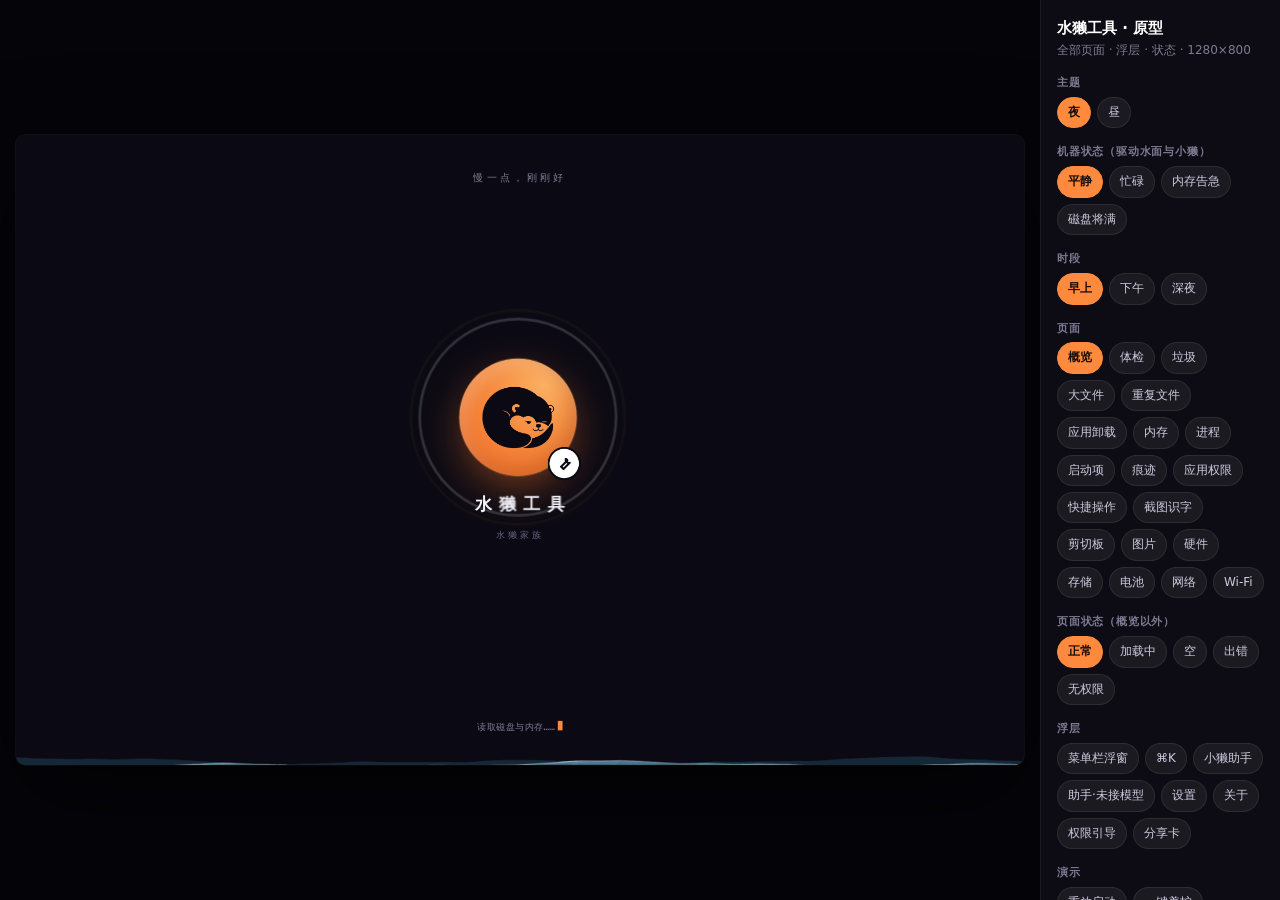
==== demo/index.html @ 088e046d "release: 2.0.0 官网重做（水面叙事、在线试用、Windows 预览版下载） Co-authored-by: Cursor <cursoragent@cursor.com>" ====
<!doctype html>
<html lang="zh-CN">
<head>
<meta charset="utf-8">
<meta name="viewport" content="width=device-width, initial-scale=1">
<title>水獭工具 · 交互原型 · 2.0</title>
<style>
/* ═══════════════════════════════════════════════════════════════
   水獭工具 · 原型令牌（与水獭 Git / 游时记同源，见 方案.md §1）
   品牌 獭橙；状态四色只给水、徽标、台词（方案.md §2）
   ═══════════════════════════════════════════════════════════════ */
:root{
  --canvas:#0B0A14; --surface:#13111E; --raised:#1B1829; --line:rgba(255,255,255,.07);
  --hi:#F4F2FA; --mid:#A09BB4; --lo:#7F7A93;
  --accent:#FF8A3D; --accent2:#FFB04A; --onAccent:#1A0E06;
  --calm:#5FC9E8; --busy:#FFAA5A; --alarm:#FF6B6B; --ok:#6EE7A8; --stone:#E0C27A;
  --card:linear-gradient(180deg,rgba(255,255,255,.055),rgba(255,255,255,.025));
  --pane:rgba(19,17,30,.9); --glass:rgba(13,12,22,.62); --chrome:rgba(11,10,20,.5); --field:#0F0D18; --ink:255,255,255;
  --scrim:rgba(4,3,10,.6);
  --ease:cubic-bezier(.22,1,.36,1); --draw:cubic-bezier(.2,0,0,1); --rise:cubic-bezier(.34,1.45,.64,1);
  --pop:cubic-bezier(.3,1.5,.5,1); --exit:cubic-bezier(.55,0,1,.45);
  --r-lg:22px; --r-md:16px; --r-sm:12px; --r-xs:10px;
  --mono:"SF Mono",Menlo,monospace;
}
[data-theme=day]{
  --canvas:#F5F4F8; --surface:#FFFFFF; --raised:#FFFFFF; --line:rgba(23,21,31,.08);
  --hi:#1A1726; --mid:#55506A; --lo:#77728B;
  --accent:#C8501A; --accent2:#F08A3E; --onAccent:#FFFFFF;
  --calm:#1F7DB8; --busy:#B45F06; --alarm:#D0343A; --ok:#1E8A55; --stone:#9A6A00;
  --card:linear-gradient(180deg,rgba(255,255,255,.7),rgba(255,255,255,0) 60%);
  --pane:rgba(255,255,255,.9); --glass:rgba(255,255,255,.72); --chrome:rgba(245,244,248,.6); --field:#F1F0F5; --ink:23,21,31;
  --scrim:rgba(26,23,38,.32);
}
*{box-sizing:border-box;margin:0;padding:0}
html,body{height:100%;background:#050409;color:var(--hi);font:14px/1.45 -apple-system,"PingFang SC","SF Pro Text",system-ui,sans-serif;-webkit-font-smoothing:antialiased;overflow:hidden}
button{font:inherit;color:inherit;background:none;border:0;cursor:pointer}
.num{font-variant-numeric:tabular-nums}
svg.i{width:18px;height:18px;stroke:currentColor;fill:none;stroke-width:1.8;stroke-linecap:round;stroke-linejoin:round;flex:none}

/* ── 舞台 ─────────────────────────────────────────────── */
#stage{position:fixed;inset:0;display:flex;align-items:center;justify-content:center;padding-right:240px}
#console{position:fixed;right:0;top:0;bottom:0;width:240px;padding:18px 16px;background:#0d0c14;border-left:1px solid rgba(255,255,255,.06);overflow:auto;color:#cfcbe0;font-size:13px}
#console h1{font-size:15px;font-weight:800;color:#fff;margin-bottom:2px}
#console .sub{color:#7f7a93;font-size:12px;margin-bottom:14px}
#console h2{font-size:11px;letter-spacing:.8px;color:#7f7a93;margin:16px 0 6px;font-weight:700}
#console .opt{display:flex;flex-wrap:wrap;gap:6px}
#console .opt button{padding:6px 10px;border-radius:999px;background:rgba(255,255,255,.06);border:1px solid rgba(255,255,255,.08);font-size:12px;color:#cfcbe0;transition:.2s}
#console .opt button.on{background:#FF8A3D;color:#1a0e06;border-color:#FF8A3D;font-weight:700}
#console p{color:#8a85a0;font-size:12px;line-height:1.6;margin-top:8px}
#win{width:1280px;height:800px;flex:none;border-radius:12px;overflow:hidden;position:relative;transform-origin:center;box-shadow:0 40px 120px rgba(0,0,0,.6),0 0 0 1px rgba(255,255,255,.08);background:var(--canvas);transition:background .6s var(--ease)}
#ambient{position:absolute;inset:0;width:100%;height:100%;z-index:0;pointer-events:none}
#app{position:absolute;inset:0;z-index:1;display:flex;flex-direction:column;color:var(--hi)}

/* ── 外壳 ─────────────────────────────────────────────── */
.titlebar{height:28px;flex:none;display:flex;align-items:center;gap:8px;padding:0 12px;font-size:12px;color:var(--lo)}
.titlebar i{width:12px;height:12px;border-radius:50%;display:inline-block}
.titlebar span{margin:0 auto;transform:translateX(-30px)}
.body{flex:1;display:flex;min-height:0;gap:10px;padding:0 10px 10px}
.cardp{background:var(--pane);border:.5px solid var(--line);border-radius:var(--r-md);box-shadow:0 8px 24px rgba(0,0,0,.18);position:relative;isolation:isolate}
.cardp::before{content:"";position:absolute;inset:0;z-index:-1;background:var(--card);pointer-events:none;border-radius:inherit}
.statusbar{height:28px;flex:none;display:flex;align-items:center;gap:16px;padding:0 16px;font-size:12px;color:var(--lo);background:var(--chrome);backdrop-filter:blur(12px);border-top:.5px solid var(--line)}
.statusbar b{color:var(--mid);font-weight:600}
.statusbar .dot{width:6px;height:6px;border-radius:50%;display:inline-block;margin-right:6px;vertical-align:1px}
.statusbar .sp{flex:1}

/* 侧栏 */
.side{width:236px;flex:none;display:flex;flex-direction:column;padding:12px 10px 10px;overflow:hidden}
.brand{display:flex;align-items:center;gap:9px;padding:2px 6px 12px}
.brand img{width:30px;height:30px;border-radius:8px}
.brand b{font-size:14.5px;font-weight:800;letter-spacing:-.2px}
.fam{font-size:10px;font-weight:800;padding:1px 6px;border-radius:999px;background:color-mix(in srgb,var(--accent) 16%,transparent);color:var(--accent);margin-left:auto}
.me{display:flex;gap:10px;align-items:center;padding:10px;border-radius:14px;background:rgba(var(--ink),.035);border:.5px solid var(--line);cursor:pointer;transition:background .2s}
.me:hover{background:rgba(var(--ink),.06)}
.me img{width:50px;height:50px;object-fit:contain;flex:none;animation:float 2.4s ease-in-out infinite}
.me .n{font-weight:800;font-size:14px}
.me .tone{font-size:12px;font-weight:700;color:var(--tone);display:flex;align-items:center;gap:5px}
.me .tone i{width:7px;height:7px;border-radius:50%;background:currentColor;box-shadow:0 0 6px currentColor}
.me .say{font-size:12px;color:var(--mid);margin-top:2px;line-height:1.4}
.cmdk{margin:10px 0 6px;height:34px;border-radius:11px;background:var(--field);border:.5px solid var(--line);display:flex;align-items:center;gap:8px;padding:0 8px 0 10px;color:var(--lo);font-size:12.5px;transition:border .2s}
.cmdk:hover{border-color:color-mix(in srgb,var(--accent) 40%,transparent)}
.cmdk .sp{flex:1;text-align:left}
kbd{font:600 10.5px var(--mono);min-width:18px;height:18px;padding:0 4px;border-radius:5px;display:inline-grid;place-items:center;color:var(--mid);background:rgba(var(--ink),.06);border:.5px solid rgba(var(--ink),.12);box-shadow:0 1px 0 rgba(var(--ink),.12)}
.nav{display:flex;flex-direction:column;gap:2px;margin-top:4px}
.nv{height:40px;display:flex;align-items:center;gap:10px;padding:0 8px;border-radius:11px;color:var(--mid);cursor:pointer;position:relative;transition:background .2s,color .2s}
.nv:hover{background:rgba(var(--ink),.05);color:var(--hi)}
.nv .b{width:28px;height:28px;border-radius:9px;display:grid;place-items:center;background:color-mix(in srgb,var(--c) 14%,transparent);color:var(--c);transition:transform .42s var(--pop)}
.nv .b svg{width:16px;height:16px}
.nv .t{font-size:13.5px;font-weight:600}
.nv .m{margin-left:auto;font-size:11.5px;color:var(--lo)}
.nv.on{color:var(--hi);background:color-mix(in srgb,var(--accent) 12%,transparent)}
.nv.on .t{font-weight:800}
.nv.on::before{content:"";position:absolute;left:-6px;width:7px;height:7px;border-radius:50%;background:var(--accent);box-shadow:0 0 8px var(--accent)}
.nv.on .b{transform:scale(1.06)}
.side .sp{flex:1}
.dev{display:flex;align-items:center;gap:10px;padding:10px;border-radius:14px;border:.5px solid var(--line);margin-top:6px;cursor:pointer}
.dev:hover{background:rgba(var(--ink),.04)}
.dev .ic{width:30px;height:30px;border-radius:9px;display:grid;place-items:center;background:rgba(var(--ink),.06);color:var(--mid)}
.dev b{font-size:12.5px;display:block}
.dev span{font-size:11px;color:var(--lo)}
.dev .bar{height:3px;border-radius:2px;background:rgba(var(--ink),.08);margin-top:5px;overflow:hidden}
.dev .bar i{display:block;height:100%;background:var(--tone);border-radius:2px;transition:width .9s var(--ease)}

/* 主区 */
.main{flex:1;min-width:0;display:flex;flex-direction:column}
.phead{display:flex;align-items:center;gap:10px;padding:6px 4px 12px 6px}
.phead h1{font-size:24px;font-weight:800;letter-spacing:-.8px;line-height:1.15}
.phead h1 em{font-style:normal;color:var(--accent)}
.phead p{font-size:12.5px;color:var(--mid);margin-top:2px}
.phead .sp{flex:1}
.ib{width:34px;height:34px;border-radius:50%;background:rgba(var(--ink),.06);border:.5px solid rgba(var(--ink),.08);display:grid;place-items:center;color:var(--mid);transition:background .12s,transform .12s,color .12s}
.ib:hover{background:rgba(var(--ink),.11);color:var(--hi)}
.ib:active{transform:scale(.94)}
.ib svg{width:16px;height:16px}
.otbtn{display:flex;align-items:center;gap:6px;height:34px;padding:0 12px 0 4px;border-radius:999px;background:rgba(var(--ink),.06);border:.5px solid rgba(var(--ink),.08);font-size:12.5px;font-weight:700;color:var(--hi)}
.otbtn img{width:28px;height:28px;object-fit:contain}
.otbtn:hover{background:rgba(var(--ink),.1)}
.grid{flex:1;min-height:0;overflow:auto;display:grid;grid-template-columns:1fr 1fr 1fr;grid-auto-rows:min-content;gap:10px;padding:0 2px 2px}

/* 首页 · 水面主卡 */
.hero{grid-column:1/-1;height:232px;overflow:hidden;border-radius:var(--r-lg)}
.hero canvas{position:absolute;inset:0;width:100%;height:100%;border-radius:inherit}
.hero .sky{position:absolute;inset:0;border-radius:inherit;background:radial-gradient(120% 90% at 80% 0%,color-mix(in srgb,var(--tone) 16%,transparent),transparent 60%);transition:background .9s var(--ease);pointer-events:none}
.glass{position:absolute;left:14px;top:14px;bottom:14px;width:452px;border-radius:18px;background:var(--glass);backdrop-filter:blur(18px) saturate(1.3);border:.5px solid var(--line);padding:14px 16px;display:flex;flex-direction:column;z-index:2}
.score{display:flex;gap:16px;align-items:center}
.ring{width:96px;height:96px;position:relative;flex:none}
.ring svg{width:100%;height:100%;transform:rotate(-90deg)}
.ring .tr{stroke:rgba(var(--ink),.09)}
.ring .ar{stroke:var(--sc);transition:stroke .6s}
.ring .v{position:absolute;inset:0;display:grid;place-items:center;text-align:center}
.ring .v b{font-size:31px;font-weight:800;letter-spacing:-1.4px;line-height:1}
.ring .v small{display:block;font-size:10.5px;color:var(--lo);font-weight:600;margin-top:2px}
.score .k{font-size:11.5px;font-weight:700;color:var(--lo);letter-spacing:.4px}
.score h2{font-size:22px;font-weight:800;letter-spacing:-.6px;margin-top:2px;display:flex;align-items:center;gap:8px}
.score h2 .st{font-size:11px;font-weight:800;padding:2px 8px;border-radius:999px;color:var(--sc);background:color-mix(in srgb,var(--sc) 15%,transparent);display:flex;align-items:center;gap:4px}
.score h2 .st svg{width:12px;height:12px;stroke-width:2.4}
.score p{font-size:12.5px;color:var(--mid);margin-top:4px;line-height:1.5}
.contrib{display:grid;grid-template-columns:repeat(4,1fr);gap:12px;margin:10px 0 auto}
.contrib div{font-size:11.5px;color:var(--mid)}
.contrib div b{float:right;color:var(--hi);font-weight:700}
.contrib .bar{height:4px;border-radius:2px;background:rgba(var(--ink),.09);margin-top:6px;overflow:hidden}
.contrib .bar i{display:block;height:100%;border-radius:2px;background:var(--c);width:0}
.acts{display:flex;gap:8px;align-items:center}
.acts .hint{margin-left:auto;font-size:11.5px;color:var(--lo);display:flex;gap:4px;align-items:center}
.otter-float{position:absolute;width:104px;height:104px;z-index:1;pointer-events:auto;cursor:pointer;left:0;top:0;will-change:transform}
.otter-float img{width:100%;height:100%;object-fit:contain;filter:drop-shadow(0 6px 10px rgba(0,0,0,.25))}
.bubble{position:absolute;left:0;top:0;z-index:3;max-width:230px;padding:9px 12px;border-radius:14px 14px 4px 14px;background:var(--glass);backdrop-filter:blur(14px);border:.5px solid var(--line);font-size:12.5px;line-height:1.45;color:var(--hi);pointer-events:none;will-change:transform}
.legend{position:absolute;right:14px;bottom:12px;z-index:2;display:flex;gap:6px}
.legend span{font-size:11px;padding:4px 9px;border-radius:999px;background:var(--glass);backdrop-filter:blur(10px);border:.5px solid var(--line);color:var(--mid);white-space:nowrap}
.legend span b{color:var(--hi);font-weight:700;margin-left:3px}
/* 养护进度（替换玻璃板内容） */
.steps{display:flex;flex-direction:column;gap:7px;margin-top:12px}
.stp{display:flex;align-items:center;gap:10px;font-size:13px;color:var(--lo);transition:color .26s}
.stp .s{width:20px;height:20px;border-radius:50%;display:grid;place-items:center;border:1.5px solid rgba(var(--ink),.18);flex:none;transition:.26s}
.stp .s svg{width:12px;height:12px;stroke-width:2.6;opacity:0}
.stp .r{margin-left:auto;font-size:12px;color:var(--lo)}
.stp.run{color:var(--hi);font-weight:700}
.stp.run .s{border-color:var(--accent);border-top-color:transparent;animation:spin .8s linear infinite}
.stp.done{color:var(--mid)}
.stp.done .s{background:var(--ok);border-color:var(--ok);color:var(--canvas)}
.stp.done .s svg{opacity:1}
.stp.done .r{color:var(--hi)}
@keyframes spin{to{transform:rotate(360deg)}}

/* 通用卡头 */
.ch{display:flex;align-items:baseline;gap:8px;padding:14px 16px 8px}
.ch h3{font-size:14.5px;font-weight:800}
.ch span{font-size:11.5px;color:var(--lo)}
.ch .sp{flex:1}
.ch a{font-size:12px;color:var(--mid);cursor:pointer}
.ch a:hover{color:var(--accent)}

/* 建议 */
.sugg{grid-column:span 2}
.sg{display:flex;align-items:center;gap:12px;padding:7px 16px;cursor:pointer;transition:background .12s}
.sg+.sg{border-top:.5px solid rgba(var(--ink),.05)}
.sg:hover{background:rgba(var(--ink),.03)}
.sg .b{width:36px;height:36px;border-radius:11px;display:grid;place-items:center;flex:none;background:color-mix(in srgb,var(--c) 14%,transparent);color:var(--c)}
.sg .tx{flex:1;min-width:0}
.sg .tx b{font-size:13.5px;font-weight:700;display:block}
.sg .tx span{font-size:12px;color:var(--mid)}
.imp{font-size:10.5px;font-weight:800;padding:2px 7px;border-radius:999px;white-space:nowrap}
.imp.h{color:var(--accent);background:color-mix(in srgb,var(--accent) 13%,transparent)}
.imp.m{color:var(--mid);background:rgba(var(--ink),.07)}
.ghost{height:30px;padding:0 12px;border-radius:10px;background:rgba(var(--ink),.07);border:.5px solid rgba(var(--ink),.1);color:var(--hi);font-weight:600;font-size:12.5px;white-space:nowrap;transition:background .12s,transform .12s}
.ghost:hover{background:rgba(var(--ink),.12)}
.ghost:active{transform:scale(.96)}
.ghost.lg{height:38px;padding:0 16px;border-radius:12px;font-size:13.5px}

/* 石头罐 */
.jar{display:flex;flex-direction:column;overflow:hidden}
.jar .in{display:flex;gap:12px;align-items:flex-end;padding:0 16px 14px;flex:1}
.jar svg.pot{width:104px;height:124px;flex:none;cursor:pointer;overflow:visible}
.jar .k{font-size:11.5px;color:var(--lo);font-weight:600}
.jar .big{font-size:30px;font-weight:800;letter-spacing:-1.2px;line-height:1.1}
.jar .big small{font-size:15px;font-weight:700;margin-left:2px;color:var(--mid)}
.jar .sub{font-size:12px;color:var(--mid);margin-top:4px;line-height:1.5}
.memo{margin-top:10px;padding:8px 10px;border-radius:12px;background:color-mix(in srgb,var(--stone) 10%,transparent);border:.5px solid color-mix(in srgb,var(--stone) 25%,transparent);font-size:11.5px;color:var(--mid);line-height:1.5}
.memo b{color:var(--stone)}

/* 指标 + 直接去做 */
.mets{grid-column:span 2;display:grid;grid-template-columns:repeat(4,1fr);gap:10px}
.met{padding:12px 14px 10px;cursor:pointer;transition:transform .26s var(--ease)}
.met:hover{transform:translateY(-2px)}
.met .k{font-size:11.5px;color:var(--lo);font-weight:600;display:flex;align-items:center;gap:6px}
.met .k i{width:6px;height:6px;border-radius:50%;background:var(--c)}
.met .v{font-size:22px;font-weight:800;letter-spacing:-.6px;margin-top:4px}
.met .v small{font-size:12px;color:var(--mid);font-weight:600;margin-left:2px}
.met .s{font-size:11.5px;color:var(--mid)}
.met svg.sp{width:100%;height:30px;margin-top:6px;display:block}
.met [data-p]{stroke:var(--c);transition:stroke .6s} .met [data-f]{fill:var(--c);opacity:.12}
.tools{padding-bottom:8px}
.tools .ch{padding:12px 16px 4px}
.tg{display:grid;grid-template-columns:repeat(4,1fr);gap:4px;padding:0 10px}
.tl{display:flex;flex-direction:column;align-items:center;gap:4px;padding:5px 2px;border-radius:12px;font-size:11.5px;color:var(--mid);cursor:pointer;position:relative;transition:background .12s,color .12s}
.tl:hover{background:rgba(var(--ink),.05);color:var(--hi)}
.tl .b{width:30px;height:30px;border-radius:11px;display:grid;place-items:center;background:color-mix(in srgb,var(--c) 14%,transparent);color:var(--c);transition:transform .42s var(--pop)}
.tl:hover .b{transform:translateY(-2px) scale(1.05)}
.tl kbd{position:absolute;top:4px;right:6px;opacity:0;transition:opacity .12s}
.tl:hover kbd{opacity:1}

/* ── slab ─────────────────────────────────────────────── */
.slab{position:relative;height:38px;padding:0 18px;border-radius:12px;font-weight:800;font-size:13.5px;letter-spacing:.3px;color:var(--onAccent);
  background:linear-gradient(180deg,color-mix(in srgb,var(--accent) 90%,#fff),var(--accent));
  box-shadow:0 3px 0 color-mix(in srgb,var(--accent) 58%,#000),0 8px 18px -4px color-mix(in srgb,var(--accent) 40%,transparent);
  transition:transform .12s var(--ease),box-shadow .12s var(--ease),filter .2s;overflow:hidden;white-space:nowrap;display:inline-flex;align-items:center;gap:7px}
.slab:hover{filter:brightness(1.06)}
.slab:active{transform:translateY(2px);box-shadow:0 1px 0 color-mix(in srgb,var(--accent) 58%,#000),0 4px 10px -4px color-mix(in srgb,var(--accent) 30%,transparent)}
.slab.danger{--accent:#FF5A6E;color:#fff}
.slab.block{width:100%;justify-content:center;height:42px}
.slab svg{width:16px;height:16px;stroke-width:2.2}
.wave{position:absolute;border-radius:50%;pointer-events:none;transform:translate(-50%,-50%) scale(0);background:rgba(255,255,255,.24);animation:wave .56s var(--ease) forwards}
@keyframes wave{to{transform:translate(-50%,-50%) scale(1);opacity:0}}
@keyframes float{50%{transform:translateY(-3px)}}

/* ── 弹窗：统一居中（与水獭 Git 最终原型同一套）───────────
   确认 ask → 原地变形成进度 busy → 原地变形成结果 oc；次要反馈只在状态栏闪一下 */
.scrim{position:absolute;inset:0;z-index:20;background:var(--scrim);display:none;align-items:center;justify-content:center;opacity:0;transition:opacity .26s}
.scrim.on{display:flex}
.scrim.show{opacity:1}
.dlg{background:var(--raised);border:.5px solid var(--line);border-radius:var(--r-lg);box-shadow:0 40px 80px -10px rgba(0,0,0,.55),0 4px 12px rgba(0,0,0,.3);position:relative;overflow:hidden;isolation:isolate;color:var(--hi);transform:translateY(18px) scale(.94);opacity:0;transition:transform .42s var(--rise),opacity .26s}
.dlg::before{content:"";position:absolute;inset:0;z-index:-1;background:var(--card);pointer-events:none}
.scrim.show .dlg{transform:none;opacity:1}
.scrim.out .dlg{transform:translateY(10px) scale(.97);opacity:0;transition:transform .26s var(--exit),opacity .2s}
.ask{width:400px;text-align:center;padding:24px 24px 20px}
.ask img{width:92px;height:92px;animation:float 2.4s ease-in-out infinite}
.ask h3{font-size:19px;font-weight:800;margin-top:8px;letter-spacing:-.4px}
.ask p{color:var(--mid);font-size:13.5px;line-height:1.55;margin:6px 0 14px}
.ask ul{list-style:none;text-align:left;border-radius:14px;border:.5px solid var(--line);background:rgba(var(--ink),.03);margin-bottom:14px}
.ask li{display:flex;align-items:center;gap:10px;padding:10px 12px;font-size:13px}
.ask li+li{border-top:.5px solid rgba(var(--ink),.06)}
.ask li .r{margin-left:auto;font-size:12px;color:var(--mid)}
.ask li .r.w{color:var(--alarm);font-weight:700}
.ask .btns,.oc .btns{display:flex;flex-direction:column;gap:8px}
.ghost.block{width:100%;height:42px;border-radius:12px;font-size:13.5px}
.slab[disabled]{filter:grayscale(1) brightness(.7);pointer-events:none}
.chk{width:16px;height:16px;border-radius:5px;border:1.4px solid var(--lo);flex:none;display:grid;place-items:center;transition:.2s;cursor:pointer}
.chk.on{background:var(--accent);border-color:var(--accent)}
.chk.on::after{content:"";width:8px;height:4px;border:2px solid var(--onAccent);border-top:0;border-right:0;transform:rotate(-45deg) translate(1px,-1px)}
.chk.mix::after{width:8px;height:0;border:0;border-top:2px solid var(--onAccent);border-radius:1px;transform:none}
/* 进度 / 结果 */
.oc{width:360px;text-align:center;padding:24px 22px 18px}
.oc .in{position:relative;animation:rise .42s var(--ease)}
.oc img{width:76px;height:76px;object-fit:contain;animation:float 2.4s ease-in-out infinite}
.oc h3{font-size:18px;font-weight:800;margin-top:10px;letter-spacing:-.3px;line-height:1.3}
.oc p{color:var(--mid);font-size:13px;line-height:1.5;margin:6px 0 16px;overflow-wrap:anywhere}
.oc.milestone{border-color:color-mix(in srgb,var(--accent) 45%,transparent)}
.oc.milestone img{filter:drop-shadow(0 0 16px var(--accent))}
.oc .steps{text-align:left;margin:14px 0 0;padding:10px 12px;border-radius:14px;border:.5px solid var(--line);background:rgba(var(--ink),.03)}
.oc .bar{height:6px;border-radius:3px;background:rgba(var(--ink),.08);overflow:hidden;margin:14px 0 8px;position:relative}
.oc .bar i{position:absolute;inset:0 auto 0 0;border-radius:3px;background:linear-gradient(90deg,var(--accent),var(--accent2));transition:width .62s var(--ease)}
.oc .el{font:12px var(--mono);color:var(--lo);margin-bottom:14px}
@keyframes rise{from{opacity:0;transform:translateY(12px);filter:blur(4px)}}
/* 主卡按钮：后台养护中 */
.slab.caring{filter:saturate(.75)}
.slab .spin{width:14px;height:14px;border-radius:50%;border:2px solid currentColor;border-top-color:transparent;animation:spin .8s linear infinite}
/* 次要反馈：状态栏闪一下，不打断 */
.statusbar .flash{color:var(--hi);font-weight:600;opacity:0;transform:translateY(4px);transition:opacity .26s,transform .26s var(--ease);white-space:nowrap;overflow:hidden;text-overflow:ellipsis;max-width:460px}
.statusbar .flash.on{opacity:1;transform:none}
.statusbar .flash .fa{color:var(--accent);margin-left:8px;cursor:pointer;text-decoration:underline;text-underline-offset:3px}
.statusbar .flash::before{content:"";display:inline-block;width:6px;height:6px;border-radius:50%;background:var(--ok);margin-right:6px;vertical-align:1px}
#tip{position:absolute;left:0;top:0;z-index:26;padding:6px 10px;border-radius:9px;background:var(--hi);color:var(--canvas);font-size:12px;font-weight:600;pointer-events:none;visibility:hidden;white-space:nowrap}
.pebble-fly{position:absolute;z-index:30;width:16px;height:13px;border-radius:50%;pointer-events:none;background:radial-gradient(circle at 35% 30%,#fff8e6,#E0C27A 55%,#a8823e);box-shadow:0 0 14px rgba(224,194,122,.7)}

/* ── 启动 ─────────────────────────────────────────────── */
#splash{position:absolute;inset:0;z-index:40;background:#0B0A14;display:flex;flex-direction:column;align-items:center;justify-content:center;gap:14px;overflow:hidden}
#splash canvas{position:absolute;inset:0;width:100%;height:100%}
#splash .sstack{position:relative;z-index:1;flex:none;display:flex;flex-direction:column;align-items:center;gap:14px}
.logo{width:156px;height:156px;flex:none;position:relative;cursor:pointer}
.logo .d{position:absolute;left:.4%;top:.4%;width:95.8%;height:95.8%;border-radius:50%;background:radial-gradient(circle at 72% 22%,#FBB062 0%,#F58A3E 45%,#EE6A26 100%);box-shadow:0 0 0 1px rgba(255,190,120,.25),0 18px 60px -10px rgba(255,120,40,.55),inset -8px -10px 22px rgba(120,30,0,.22),inset 8px 8px 18px rgba(255,255,255,.2)}
.logo .o{position:absolute;inset:0;background:url(brand/tools_otter.png) center/100% 100% no-repeat}
.logo .g{position:absolute;inset:0;background:url(brand/tools_badge.png) center/100% 100% no-repeat;transform-origin:86% 86%}
.logo .rg{position:absolute;left:.4%;top:.4%;width:95.8%;height:95.8%;border-radius:50%;border:2px solid #FFB04A;opacity:0}
.logo .rg.w{border-color:#fff}
#splash h1{font-size:22px;letter-spacing:9px;font-weight:800;color:#F4F2FA;margin-left:9px}
#splash h1 span{display:inline-block}
#splash .fm{color:#7F7A93;font-size:12px;letter-spacing:3px}
#splash .ty{position:absolute;bottom:40px;z-index:1;font:12px var(--mono);color:#7F7A93}
#splash .ty::after{content:"";display:inline-block;width:6px;height:12px;background:#FF8A3D;margin-left:4px;vertical-align:-1px;animation:blink 1s steps(1) infinite}
#splash .slogan{position:absolute;top:44px;z-index:1;color:#A09BB4;font-size:13px;letter-spacing:4px}
@keyframes blink{50%{opacity:0}}

/* ═══ 其余页面 · 通用件 ═══════════════════════════════════ */
.ghost,.slab{display:inline-flex;align-items:center;justify-content:center;gap:5px}
.ghost svg{width:15px;height:15px}
.spin{display:inline-block;width:14px;height:14px;border-radius:50%;border:2px solid currentColor;border-top-color:transparent;animation:spin .8s linear infinite;vertical-align:-2px;margin-right:6px}
.hide{display:none!important}
#ph{display:flex;align-items:center;min-width:0}
#pacts{display:flex;gap:6px;align-items:center}
.phead .ptl h1{font-size:22px;white-space:nowrap}
.phead .ptl p{white-space:nowrap}
.otbtn{white-space:nowrap;flex:none}
.segs{display:flex;gap:2px;padding:3px;height:38px;border-radius:999px;background:rgba(var(--ink),.05);border:.5px solid rgba(var(--ink),.08);margin-left:14px}
.sgm{display:flex;align-items:center;gap:6px;height:32px;padding:0 12px;border-radius:999px;color:var(--mid);font-size:12.5px;font-weight:700;white-space:nowrap;transition:background .42s var(--ease),color .26s,box-shadow .42s var(--ease)}
.sgm:hover{color:var(--hi);background:rgba(var(--ink),.06)}
.sgm svg{width:15px;height:15px}
.sgm .node{width:0;height:6px;border-radius:50%;background:currentColor;transform:scale(0);transition:transform .42s var(--pop),width .42s var(--ease)}
.sgm.on{color:var(--onAccent);background:linear-gradient(180deg,color-mix(in srgb,var(--accent) 88%,#fff),var(--accent));box-shadow:0 3px 12px color-mix(in srgb,var(--accent) 35%,transparent)}
.sgm.on .node{width:6px;transform:scale(1)}
.sgm .ct{font-size:10.5px;padding:0 6px;border-radius:999px;background:rgba(var(--ink),.08)}
.sgm.on .ct{background:rgba(0,0,0,.14)}
.pg{flex:1;min-height:0;overflow:auto;display:grid;grid-template-columns:repeat(12,minmax(0,1fr));grid-auto-rows:min-content;gap:10px;padding:0 2px 2px;align-content:start}
.pg>.full{grid-column:1/-1}.c3{grid-column:span 3}.c4{grid-column:span 4}.c5{grid-column:span 5}.c6{grid-column:span 6}.c7{grid-column:span 7}.c8{grid-column:span 8}.c9{grid-column:span 9}
.pg .cardp{overflow:hidden}
.bd{padding:0 16px 14px}
.tag{font-size:10.5px;font-weight:800;padding:2px 7px;border-radius:999px;white-space:nowrap;color:var(--t,var(--mid));background:color-mix(in srgb,var(--t,var(--lo)) 14%,transparent);display:inline-flex;align-items:center;gap:3px}
.tag.ok{--t:var(--ok)}.tag.busy{--t:var(--busy)}.tag.alarm{--t:var(--alarm)}.tag.calm{--t:var(--calm)}.tag.acc{--t:var(--accent)}
.row .tx .tag{display:inline-flex;color:var(--t,var(--mid));font-size:10.5px;overflow:visible}
.row{display:flex;align-items:center;gap:12px;padding:9px 16px;transition:background .12s;position:relative;cursor:default}
.row+.row{border-top:.5px solid rgba(var(--ink),.05)}
.row:hover{background:rgba(var(--ink),.03)}
.row.sel{background:color-mix(in srgb,var(--accent) 10%,transparent)}
.row .b{width:34px;height:34px;border-radius:10px;display:grid;place-items:center;flex:none;background:color-mix(in srgb,var(--c,var(--lo)) 14%,transparent);color:var(--c,var(--mid))}
.row .b.ap{color:#fff;font-weight:800;font-size:14px;background:var(--c)}
.row .tx{flex:1;min-width:0}
.row .tx b{font-size:13.5px;font-weight:700;display:flex;align-items:center;gap:6px}
.row .tx span{font-size:12px;color:var(--mid);display:block;white-space:nowrap;overflow:hidden;text-overflow:ellipsis}
.row .v{font-size:13px;font-weight:700;white-space:nowrap}
.row .ha{display:flex;gap:4px;opacity:0;transition:opacity .12s}
.row:hover .ha,.row.sel .ha{opacity:1}
.row.sub{padding-left:46px}
.row.grp{cursor:pointer}
.row.grp .car{width:16px;color:var(--lo);transition:transform .26s var(--ease)}
.row.grp.open .car{transform:rotate(90deg)}
.ibs{width:28px;height:28px;border-radius:8px;display:grid;place-items:center;color:var(--mid);transition:background .12s}
.ibs:hover{background:rgba(var(--ink),.09);color:var(--hi)}
.ibs svg{width:15px;height:15px}
.sw{width:38px;height:22px;border-radius:999px;background:rgba(var(--ink),.16);position:relative;transition:background .26s;flex:none;cursor:pointer}
.sw::after{content:"";position:absolute;left:3px;top:3px;width:16px;height:16px;border-radius:50%;background:#fff;transition:transform .42s var(--pop);box-shadow:0 1px 3px rgba(0,0,0,.3)}
.sw.on{background:var(--accent)}.sw.on::after{transform:translateX(16px)}
.chips{display:flex;gap:6px;align-items:center;flex-wrap:wrap}
.chip{height:28px;padding:0 11px;border-radius:999px;display:inline-flex;align-items:center;gap:6px;font-size:12px;color:var(--mid);background:rgba(var(--ink),.05);border:.5px solid rgba(var(--ink),.08);cursor:pointer;white-space:nowrap;transition:.15s}
.chip:hover{color:var(--hi);background:rgba(var(--ink),.09)}
.chip.on{color:var(--accent);background:color-mix(in srgb,var(--accent) 12%,transparent);border-color:color-mix(in srgb,var(--accent) 30%,transparent);font-weight:700}
.srch{height:30px;border-radius:999px;background:var(--field);border:.5px solid var(--line);display:flex;align-items:center;gap:6px;padding:0 12px;color:var(--lo);font-size:12.5px;min-width:200px}
.srch input{flex:1;background:none;border:0;outline:none;color:var(--hi);font:inherit}
.srch svg{width:14px;height:14px}
.tb{display:flex;align-items:center;gap:8px;padding:0 16px 10px}
.tb .sp{flex:1}
.th{display:flex;gap:12px;padding:6px 16px;font-size:11px;font-weight:700;color:var(--lo);letter-spacing:.3px;border-bottom:.5px solid var(--line)}
.szb{height:4px;border-radius:2px;background:rgba(var(--ink),.08);overflow:hidden;width:90px}
.szb i{display:block;height:100%;border-radius:2px;background:var(--c,var(--calm))}
.batch{position:sticky;bottom:0;display:flex;align-items:center;gap:10px;padding:10px 16px;background:var(--pane);backdrop-filter:blur(14px);border-top:.5px solid var(--line);font-size:13px;z-index:2}
.batch b{font-weight:800}.batch .sp{flex:1}
.kv{display:grid;grid-template-columns:auto 1fr;gap:9px 18px;font-size:13px}
.kv span{color:var(--lo)}.kv b{font-weight:600}
.big{font-size:30px;font-weight:800;letter-spacing:-1px;line-height:1.1}
.big small{font-size:14px;color:var(--mid);font-weight:700;margin-left:3px}
.muted{color:var(--mid);font-size:12.5px;line-height:1.55}
.statrow{display:grid;grid-template-columns:repeat(4,1fr);gap:10px}
.stat{padding:12px 14px;border-radius:14px;background:rgba(var(--ink),.035);border:.5px solid var(--line)}
.stat .k{font-size:11.5px;color:var(--lo);font-weight:600}
.stat .v{font-size:20px;font-weight:800;letter-spacing:-.5px;margin-top:2px}
.stat .v small{font-size:12px;color:var(--mid);margin-left:2px}
.stat .s{font-size:11.5px;color:var(--mid)}
/* 状态块：空 / 加载 / 出错 / 无权限 */
.empty{display:flex;flex-direction:column;align-items:center;justify-content:center;text-align:center;padding:40px 24px;gap:6px}
.empty img{width:120px;height:120px;object-fit:contain;animation:float 2.4s ease-in-out infinite}
.empty h3{font-size:18px;font-weight:800;letter-spacing:-.3px;margin-top:4px}
.empty p{font-size:13px;color:var(--mid);max-width:460px;line-height:1.55;text-wrap:balance}
.empty .acts{margin-top:12px;justify-content:center}
.empty.err h3{color:var(--alarm)}
.empty .code{font:12px var(--mono);color:var(--lo);background:rgba(var(--ink),.05);padding:4px 10px;border-radius:8px;margin-top:4px}
.skel{border-radius:10px;background:linear-gradient(90deg,rgba(var(--ink),.05),rgba(var(--ink),.1),rgba(var(--ink),.05));background-size:200% 100%;animation:skel 1.4s linear infinite}
@keyframes skel{to{background-position:-200% 0}}
/* 扫描视觉 */
.scanv{display:flex;gap:28px;align-items:center;padding:26px 28px}
.scanv .pondbox{width:260px;height:180px;border-radius:20px;position:relative;overflow:hidden;flex:none;background:rgba(var(--ink),.03);border:.5px solid var(--line)}
.scanv .pondbox canvas{position:absolute;inset:0;width:100%;height:100%}
.scanv .pondbox img{position:absolute;left:50%;top:22px;width:96px;height:96px;transform:translateX(-50%);animation:float 2.4s ease-in-out infinite;z-index:1}
.scanv h2{font-size:22px;font-weight:800;letter-spacing:-.6px}
.cats{display:grid;grid-template-columns:repeat(2,minmax(0,1fr));gap:6px 18px;margin-top:14px}
.cat{display:flex;align-items:center;gap:8px;font-size:12.5px;color:var(--lo);transition:color .26s}
.cat i{width:8px;height:8px;border-radius:50%;background:rgba(var(--ink),.18);transition:.26s}
.cat.run{color:var(--hi);font-weight:700}.cat.run i{background:var(--accent);box-shadow:0 0 8px var(--accent);animation:breath 1s ease-in-out infinite}
.cat.done{color:var(--mid)}.cat.done i{background:var(--ok)}
.cat b{margin-left:auto;font-weight:700;color:var(--hi)}
@keyframes breath{50%{opacity:.4}}
.pbar{height:6px;border-radius:3px;background:rgba(var(--ink),.08);overflow:hidden;margin-top:14px}
.pbar i{display:block;height:100%;border-radius:3px;background:linear-gradient(90deg,var(--accent),var(--accent2));transition:width .4s var(--ease)}
.banner{display:flex;align-items:center;gap:12px;padding:10px 14px;border-radius:14px;background:color-mix(in srgb,var(--t,var(--busy)) 10%,transparent);border:.5px solid color-mix(in srgb,var(--t,var(--busy)) 30%,transparent);font-size:13px}
.banner img{width:44px;height:44px;object-fit:contain}
.banner b{display:block}.banner span{color:var(--mid);font-size:12px}
.banner .sp{flex:1}
.gauge{width:220px;height:130px;position:relative;margin:0 auto}
.gauge svg{width:100%;height:100%}
.gauge .v{position:absolute;left:0;right:0;bottom:4px;text-align:center}
.gauge .v b{font-size:30px;font-weight:800;letter-spacing:-1px}
.gauge .v small{display:block;font-size:11.5px;color:var(--lo)}
.chart{width:100%;height:120px;display:block}
.legend2{display:flex;gap:14px;font-size:11.5px;color:var(--mid)}
.legend2 i{display:inline-block;width:8px;height:8px;border-radius:2px;margin-right:5px;vertical-align:0}
.stack{display:flex;height:22px;border-radius:8px;overflow:hidden;gap:2px}
.stack i{display:block;height:100%}
.thumb{width:44px;height:44px;border-radius:10px;flex:none}
.drop{border:1.5px dashed color-mix(in srgb,var(--accent) 40%,transparent);border-radius:18px;background:color-mix(in srgb,var(--accent) 4%,transparent)}
.slider{display:flex;align-items:center;gap:10px;font-size:12.5px}
.slider .tr{flex:1;height:4px;border-radius:2px;background:rgba(var(--ink),.12);position:relative}
.slider .tr i{position:absolute;left:0;top:0;bottom:0;border-radius:2px;background:var(--accent)}
.slider .tr b{position:absolute;top:50%;width:16px;height:16px;border-radius:50%;background:#fff;box-shadow:0 1px 4px rgba(0,0,0,.35);transform:translate(-50%,-50%)}
.mini-seg{display:inline-flex;padding:2px;border-radius:999px;background:rgba(var(--ink),.06)}
.mini-seg button{padding:4px 11px;font-size:12px;font-weight:700;color:var(--mid);border-radius:999px}
.mini-seg button.on{background:var(--accent);color:var(--onAccent)}
.sig{display:inline-flex;gap:2px;align-items:flex-end;height:14px}
.sig i{width:3px;border-radius:1px;background:currentColor}
.sig i.off{opacity:.25}

/* ═══ 浮层：⌘K · 菜单栏浮窗 · 小獭助手 · 设置 · 关于 ═══ */
#pal{position:absolute;inset:0;z-index:22;display:none;background:var(--scrim);justify-content:center;align-items:flex-start;padding-top:110px}
#pal.on{display:flex}
.palb{width:620px;border-radius:18px;background:var(--raised);border:.5px solid var(--line);box-shadow:0 40px 80px -10px rgba(0,0,0,.55);overflow:hidden;color:var(--hi)}
.palb .in{display:flex;align-items:center;gap:10px;padding:14px 16px;border-bottom:.5px solid var(--line)}
.palb .in input{flex:1;background:none;border:0;outline:none;font:16px inherit;color:var(--hi)}
.palb .in svg{width:18px;height:18px;color:var(--lo)}
.palb .ls{max-height:380px;overflow:auto;padding:6px}
.palb h5{font-size:11px;color:var(--lo);font-weight:700;padding:8px 10px 4px;letter-spacing:.4px}
.pi{display:flex;align-items:center;gap:10px;height:40px;padding:0 10px;border-radius:10px;font-size:13.5px;cursor:pointer}
.pi .b{width:26px;height:26px;border-radius:8px;display:grid;place-items:center;background:color-mix(in srgb,var(--c,var(--lo)) 14%,transparent);color:var(--c,var(--mid))}
.pi .b svg{width:14px;height:14px}
.pi small{color:var(--lo);font-size:12px;margin-left:4px}
.pi .k{margin-left:auto;display:flex;gap:3px}
.pi.on{background:color-mix(in srgb,var(--accent) 13%,transparent)}
.palb .ft{display:flex;gap:14px;padding:8px 14px;border-top:.5px solid var(--line);font-size:11.5px;color:var(--lo)}
.palb .ft span{display:flex;gap:4px;align-items:center}
#tray{position:absolute;inset:0;z-index:23;display:none}
#tray.on{display:block}
#tray .mb{position:absolute;left:0;right:0;top:0;height:26px;background:rgba(20,18,30,.75);backdrop-filter:blur(20px);display:flex;align-items:center;justify-content:flex-end;gap:16px;padding:0 14px;font-size:12.5px;color:#fff;font-weight:500}
#tray .mb .me2{display:flex;align-items:center;gap:5px;padding:2px 7px;border-radius:5px;background:rgba(255,255,255,.18)}
#tray .mb img{width:15px;height:15px;filter:invert(1)}
#tray .cover{position:absolute;inset:26px 0 0;background:rgba(0,0,0,.25)}
.fly{position:absolute;right:120px;top:32px;width:340px;border-radius:16px;background:var(--raised);border:.5px solid var(--line);box-shadow:0 30px 70px -10px rgba(0,0,0,.6);overflow:hidden;color:var(--hi);transform-origin:80% 0}
.fly .hd{display:flex;align-items:center;gap:10px;padding:12px 14px 10px}
.fly .hd img{width:40px;height:40px;object-fit:contain}
.fly .hd b{font-size:14px}.fly .hd span{font-size:11.5px;color:var(--mid);display:block}
.fly .tabs{display:flex;gap:2px;margin:0 12px 8px;padding:3px;border-radius:999px;background:rgba(var(--ink),.06)}
.fly .tabs button{flex:1;height:28px;border-radius:999px;font-size:12px;font-weight:700;color:var(--mid)}
.fly .tabs button.on{background:var(--accent);color:var(--onAccent)}
.fly .body2{padding:0 12px 10px;max-height:420px;overflow:auto}
.fly .ft{display:flex;align-items:center;gap:6px;padding:8px 10px;border-top:.5px solid var(--line)}
.fly .ft .sp{flex:1}
.drop2{position:relative;height:70px;border-radius:14px;overflow:hidden;background:rgba(var(--ink),.04);border:.5px solid var(--line)}
.drop2 canvas{position:absolute;inset:0;width:100%;height:100%}
.drop2 .t{position:absolute;left:14px;top:10px;z-index:1}
.drop2 .t b{font-size:22px;font-weight:800;letter-spacing:-.6px}
.drop2 .t span{font-size:11.5px;color:var(--mid);display:block}
.qg{display:grid;grid-template-columns:repeat(3,1fr);gap:6px;margin-top:8px}
.qg .q{display:flex;flex-direction:column;align-items:center;gap:4px;padding:9px 4px;border-radius:12px;background:rgba(var(--ink),.04);font-size:11.5px;color:var(--mid);cursor:pointer;transition:background .12s}
.qg .q:hover{background:rgba(var(--ink),.08);color:var(--hi)}
.qg .q .b{width:28px;height:28px;border-radius:9px;display:grid;place-items:center;background:color-mix(in srgb,var(--c) 14%,transparent);color:var(--c)}
.qg .q .b svg{width:15px;height:15px}
.qg .q.on{color:var(--accent)}
.mrow{display:flex;align-items:center;gap:8px;padding:6px 4px;font-size:12.5px}
.mrow .szb{flex:1;width:auto}
.aip{width:0;flex:none;overflow:hidden;transition:width .42s var(--ease),opacity .26s;opacity:0;display:flex;flex-direction:column}
.aip.on{width:368px;opacity:1}
#win.aion .phead .otbtn,#win.aion .phead > .ib,#win.aion #ph .ptl p,#win.aion #ph > div > p{display:none}
.aip .ah{display:flex;align-items:center;gap:8px;padding:10px 10px 10px 12px;border-bottom:.5px solid var(--line)}
.aip .ah img{width:34px;height:34px;object-fit:contain}
.aip .ah b{font-size:14px;display:block}.aip .ah span{font-size:11.5px;color:var(--mid)}
.aip .ah .sp{flex:1}
.msgs{flex:1;overflow:auto;padding:12px;display:flex;flex-direction:column;gap:10px;min-width:368px}
.mu{align-self:flex-end;max-width:80%;padding:9px 12px;border-radius:16px 16px 6px 16px;background:color-mix(in srgb,var(--accent) 16%,transparent);font-size:13px;line-height:1.5}
.ma{display:flex;gap:8px;max-width:94%}
.ma img{width:28px;height:28px;object-fit:contain;flex:none}
.ma .bb{padding:9px 12px;border-radius:6px 16px 16px 16px;background:rgba(var(--ink),.05);border:.5px solid var(--line);font-size:13px;line-height:1.55}
.ma .meta{font-size:11px;color:var(--lo);margin-bottom:3px;font-weight:700}
.tcard{margin-top:8px;border-radius:12px;border:.5px solid var(--line);background:rgba(var(--ink),.03);padding:9px 11px;font-size:12px}
.tcard .h{display:flex;align-items:center;gap:6px;font-weight:700}
.tcard .h svg{width:13px;height:13px}
.tcard.need{border-color:color-mix(in srgb,var(--alarm) 40%,transparent);background:color-mix(in srgb,var(--alarm) 6%,transparent)}
.tcard .btns2{display:flex;gap:6px;margin-top:8px}
.comp{border-top:.5px solid var(--line);padding:10px;min-width:368px}
.comp .sug{display:flex;gap:6px;flex-wrap:wrap;margin-bottom:8px}
.comp .box{border-radius:14px;border:.5px solid var(--line);background:var(--field);padding:8px 10px;display:flex;align-items:flex-end;gap:8px}
.comp textarea{flex:1;background:none;border:0;outline:none;resize:none;height:40px;color:var(--hi);font:13px/1.5 inherit}
.comp .mdl{font-size:11.5px;color:var(--lo);display:flex;justify-content:space-between;margin-top:6px}
.settings{width:920px;height:620px;display:flex}
.snav{width:228px;flex:none;border-right:.5px solid var(--line);background:rgba(var(--ink),.02);display:flex;flex-direction:column}
.home-card{margin:16px 14px 12px;padding:10px;border-radius:16px;border:.5px solid var(--line);display:flex;gap:10px;align-items:center}
.home-card img{width:40px;height:40px;border-radius:10px}
.home-card b{font-size:14px;display:block}
.home-card .v{font:10.5px var(--mono);color:var(--lo)}
.navlist{position:relative;padding:0 10px 0 32px;overflow:auto}
.navlist .rail{position:absolute;left:21px;top:6px;bottom:6px;width:2px;background:var(--line);border-radius:1px}
.navlist .knot{position:absolute;left:17px;width:10px;height:10px;border-radius:50%;border:2px solid var(--raised);background:var(--accent);box-shadow:0 0 8px var(--accent);transition:top .62s var(--ease)}
.ni{height:40px;margin-bottom:2px;display:flex;align-items:center;gap:10px;padding:0 6px;border-radius:10px;cursor:pointer;color:var(--mid);font-weight:500;font-size:13.5px}
.ni:hover{background:rgba(var(--ink),.04)}
.ni .b{width:28px;height:28px;border-radius:9px;display:grid;place-items:center;background:color-mix(in srgb,var(--c) 14%,transparent);color:var(--c);transition:transform .42s var(--pop)}
.ni .b svg{width:15px;height:15px}
.ni.on{color:var(--hi);font-weight:800}.ni.on .b{transform:scale(1.08)}
.smain{flex:1;display:flex;flex-direction:column;min-width:0;position:relative}
.shead{display:flex;align-items:center;gap:14px;padding:22px 60px 14px 26px}
.shead img{width:56px;height:56px;object-fit:contain}
.shead h2{font-size:22px;font-weight:800;letter-spacing:-.6px}
.shead p{font-size:12.5px;color:var(--mid)}
.sbody{flex:1;overflow:auto;padding:0 26px 22px}
.sbody .in2{animation:rise .42s var(--ease)}
.slabel{display:flex;align-items:center;gap:8px;font-size:12px;font-weight:700;color:var(--mid);margin:12px 2px 8px}
.slabel::before{content:"";width:6px;height:6px;border-radius:50%;background:var(--accent)}
.sgroup{border-radius:16px;border:.5px solid var(--line);background:rgba(var(--ink),.025);margin-bottom:12px;overflow:hidden}
.srow{display:flex;align-items:center;gap:12px;padding:12px 14px}
.srow+.srow{border-top:.5px solid rgba(var(--ink),.05)}
.srow .b{width:36px;height:36px;border-radius:11px;display:grid;place-items:center;flex:none;background:color-mix(in srgb,var(--c) 14%,transparent);color:var(--c)}
.srow .tx{flex:1;min-width:0}.srow .tx b{font-size:14px;display:block}.srow .tx span{font-size:12px;color:var(--mid)}
.xbtn{position:absolute;top:14px;right:14px;z-index:3}
.about{width:460px;padding:30px 28px 24px;text-align:center}
.about .logo{margin:0 auto;width:120px;height:120px}
.about .logo .tile{position:absolute;inset:0;border-radius:27px;background:radial-gradient(circle at 50% 45%,#17152a,#0B0A14)}
.about .logo.inset .d{inset:7.5%}.about .logo.inset .o{left:20%;top:20%;width:60%;height:60%}.about .logo.inset .g{left:72.5%;top:72.5%;width:21%;height:21%}
.about h2{font-size:22px;font-weight:800;margin-top:16px}
.about .tg{display:block;padding:0;color:var(--mid);font-size:13px;margin-top:4px}
.family{display:grid;grid-template-columns:repeat(3,1fr);gap:10px;margin-top:20px}
.family div{padding:12px 8px;border-radius:16px;border:.5px solid var(--line);background:rgba(var(--ink),.03);font-size:12px;color:var(--mid)}
.family img{width:44px;height:44px;border-radius:11px;display:block;margin:0 auto 8px}
.family .cur{border-color:var(--accent);box-shadow:0 0 0 1px var(--accent) inset;color:var(--hi);font-weight:700}
.onb{width:640px;padding:24px}
.onb h3{font-size:20px;font-weight:800;letter-spacing:-.4px}
.onb .st3{display:grid;grid-template-columns:repeat(3,1fr);gap:10px;margin:16px 0}
.onb .st3 div{padding:14px;border-radius:14px;background:rgba(var(--ink),.035);border:.5px solid var(--line);font-size:12.5px;color:var(--mid);line-height:1.5}
.onb .st3 b{display:block;color:var(--hi);font-size:13.5px;margin:6px 0 2px}
.onb .st3 i{font-style:normal;font:800 11px var(--mono);color:var(--accent)}
.share{width:420px;padding:22px}
.scard{border-radius:20px;padding:18px;background:linear-gradient(160deg,#1c1830,#0B0A14);color:#F4F2FA;position:relative;overflow:hidden}
.scard .ft{display:flex;align-items:center;gap:8px;margin-top:14px;font-size:11px;color:#A09BB4}
.scard .ft img{width:20px;height:20px;border-radius:5px}
.qlook{width:640px;padding:0}
.qlook .pv{height:340px;display:grid;place-items:center;background:#000;color:#fff}

@media (prefers-reduced-motion:reduce){*{animation:none!important;transition:none!important}}
</style>
</head>
<body>
<div id="stage"><div id="win">
  <canvas id="ambient"></canvas>
  <div id="app">
    <div class="titlebar"><i style="background:#FF5F57"></i><i style="background:#FEBC2E"></i><i style="background:#28C840"></i><span>水獭工具</span></div>
    <div class="body">
      <aside class="side cardp" id="side"></aside>
      <main class="main">
        <header class="phead" id="phead"></header>
        <div class="grid" id="grid"></div>
        <div class="pg hide" id="page"></div>
      </main>
      <aside class="aip cardp" id="aip"></aside>
    </div>
    <div class="statusbar" id="sb"></div>
  </div>
  <div id="pal"></div>
  <div id="tray"></div>
  <div class="scrim" id="scrim"></div>
  <div id="tip"></div>
  <div id="splash">
    <canvas id="splashPond"></canvas>
    <div class="slogan" id="slogan">慢一点，刚刚好</div>
    <div class="sstack">
      <div class="logo" id="logo"><i class="rg"></i><i class="rg w"></i><i class="d"></i><i class="o"></i><i class="g"></i></div>
      <h1 id="stitle"></h1>
      <div class="fm" id="sfam">水獭家族</div>
    </div>
    <div class="ty" id="sty">正在醒来</div>
  </div>
</div></div>
<div id="console"></div>
<script src="vendor/gsap.min.js"></script>
<script src="pond.js?v=2.4"></script>
<script src="app.js?v=2.4"></script>
<script src="pages.js?v=2.4"></script>
<script src="flows.js?v=2.4"></script>
<script src="embed.js?v=2.4"></script>
</body>
</html>
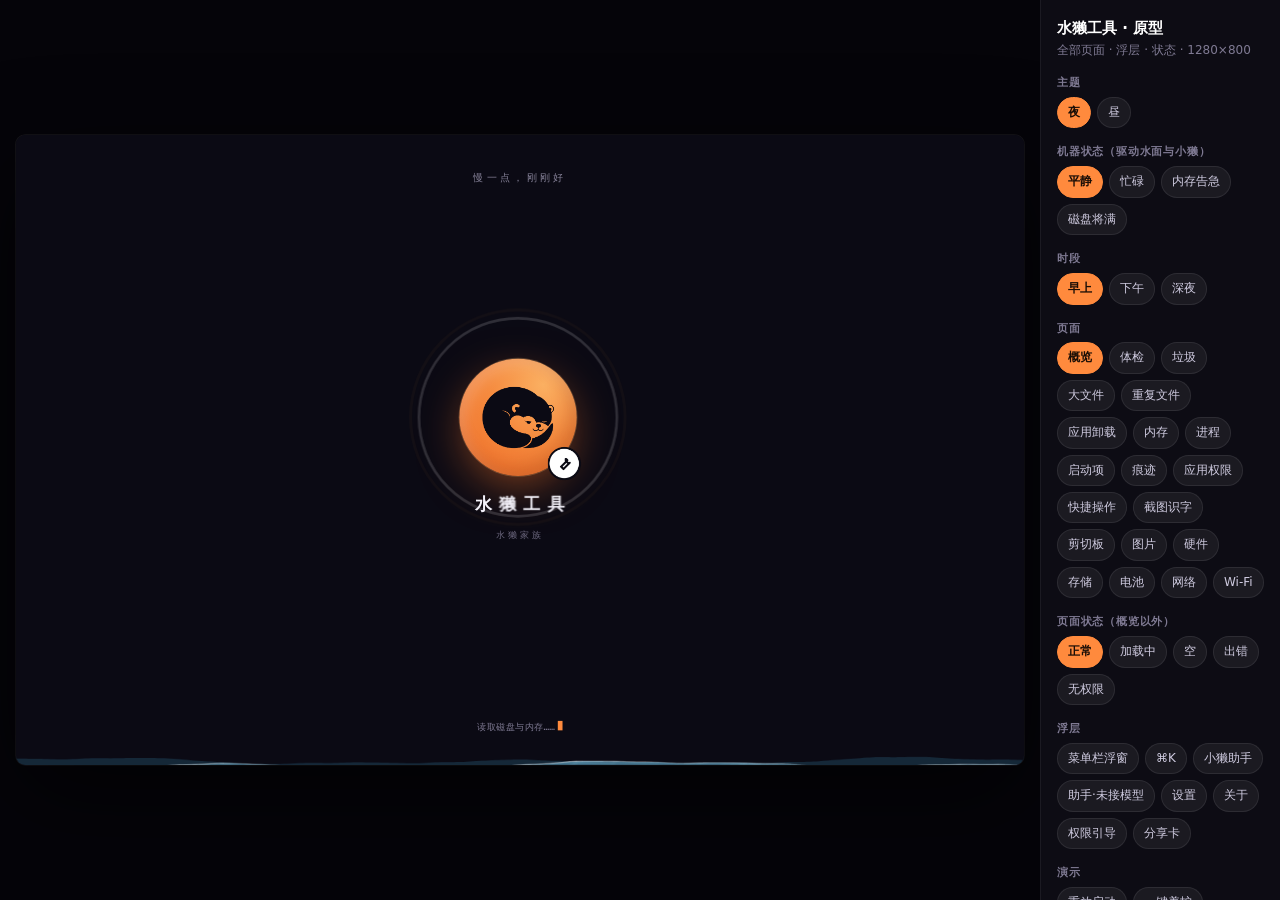
==== commit 8e20a5aa: "官网 v2.0.3：其他软件改为水獭家族入口，页脚加家族官网链接，同步在线试用 Co-authored-by: Cursor <cursoragent@cursor.com>" ====
--- a/demo/index.html
+++ b/demo/index.html
@@ -6,7 +6,7 @@
 <title>水獭工具 · 交互原型 · 2.0</title>
 <style>
 /* ═══════════════════════════════════════════════════════════════
-   水獭工具 · 原型令牌（与水獭 Git / 游时记同源，见 方案.md §1）
+   水獭工具 · 原型令牌（与水獭 Git / 水獭游时同源，见 方案.md §1）
    品牌 獭橙；状态四色只给水、徽标、台词（方案.md §2）
    ═══════════════════════════════════════════════════════════════ */
 :root{
@@ -532,6 +532,14 @@
 .family div{padding:12px 8px;border-radius:16px;border:.5px solid var(--line);background:rgba(var(--ink),.03);font-size:12px;color:var(--mid)}
 .family img{width:44px;height:44px;border-radius:11px;display:block;margin:0 auto 8px}
 .family .cur{border-color:var(--accent);box-shadow:0 0 0 1px var(--accent) inset;color:var(--hi);font-weight:700}
+.famlink{display:flex;align-items:center;gap:12px;width:100%;margin-top:18px;padding:12px 14px 12px 12px;border-radius:12px;border:.5px solid var(--line);background:rgba(var(--ink),.03);color:var(--hi);text-align:left;cursor:pointer;transition:background .18s,border-color .18s}
+.famlink:hover{background:rgba(var(--ink),.06);border-color:color-mix(in srgb,var(--accent) 50%,transparent)}
+.famlink .ics{position:relative;flex:none;width:68px;height:28px}
+.famlink .ics>*{position:absolute;top:0}.famlink .ics>:nth-child(2){left:20px}.famlink .ics>:nth-child(3){left:40px}
+.famlink .ics img{width:28px;height:28px;border-radius:7px}
+.famlink .tx{flex:1;min-width:0;display:flex;flex-direction:column;gap:2px}.famlink .tx b{font-size:14px}.famlink .tx span{font-size:12px;color:var(--mid)}
+.famlink svg.go{flex:none;width:16px;height:16px;fill:none;stroke:var(--lo);stroke-width:2;stroke-linecap:round;stroke-linejoin:round;transition:transform .18s,stroke .18s}
+.famlink:hover svg.go{stroke:var(--accent);transform:translateX(2px)}
 .onb{width:640px;padding:24px}
 .onb h3{font-size:20px;font-weight:800;letter-spacing:-.4px}
 .onb .st3{display:grid;grid-template-columns:repeat(3,1fr);gap:10px;margin:16px 0}
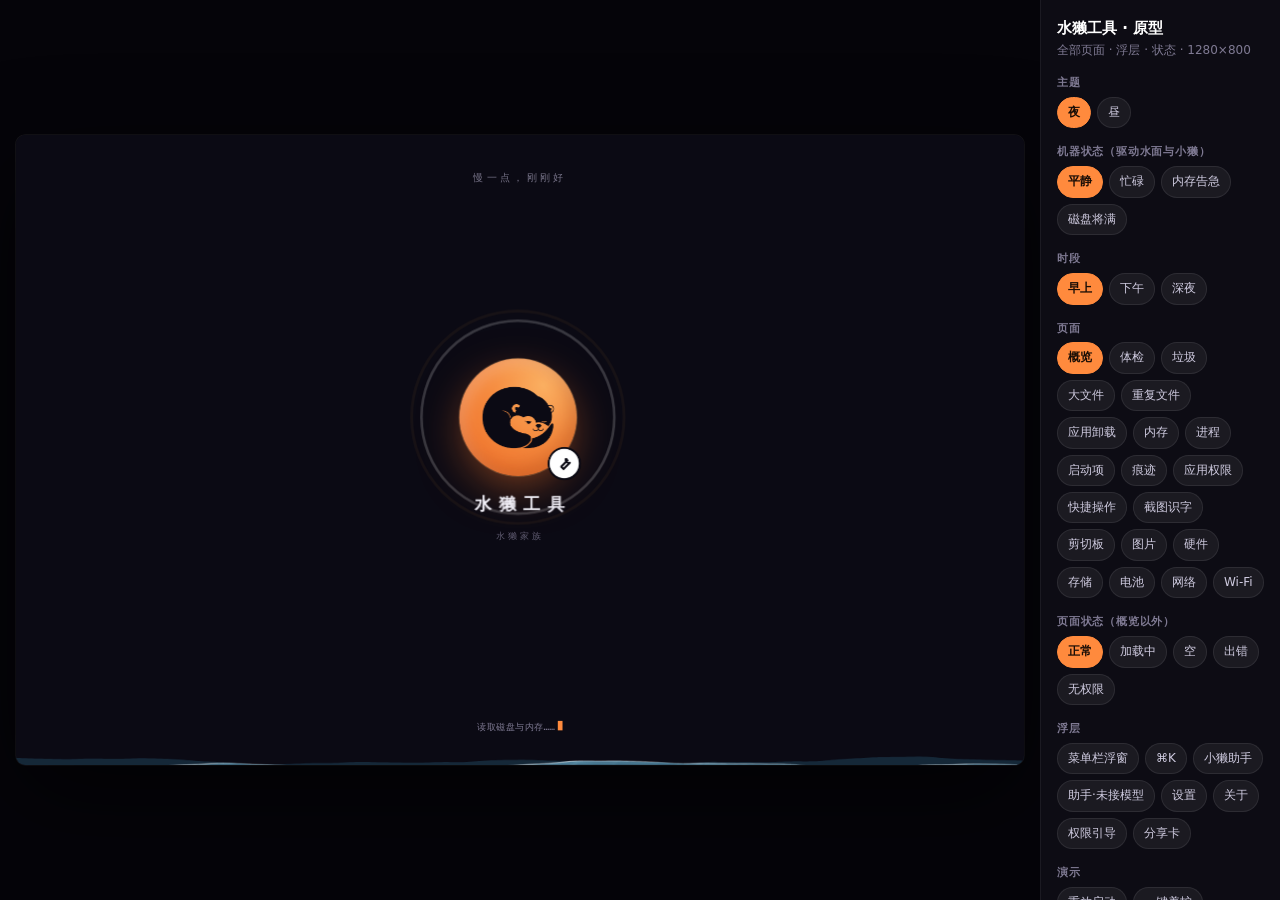
==== commit ca211e49: "水獭家族卡片改为小獭剪影，文案不写成员个数；同步在线试用 Co-authored-by: Cursor <cursoragent@cursor.com>" ====
--- a/demo/index.html
+++ b/demo/index.html
@@ -534,9 +534,8 @@
 .family .cur{border-color:var(--accent);box-shadow:0 0 0 1px var(--accent) inset;color:var(--hi);font-weight:700}
 .famlink{display:flex;align-items:center;gap:12px;width:100%;margin-top:18px;padding:12px 14px 12px 12px;border-radius:12px;border:.5px solid var(--line);background:rgba(var(--ink),.03);color:var(--hi);text-align:left;cursor:pointer;transition:background .18s,border-color .18s}
 .famlink:hover{background:rgba(var(--ink),.06);border-color:color-mix(in srgb,var(--accent) 50%,transparent)}
-.famlink .ics{position:relative;flex:none;width:68px;height:28px}
-.famlink .ics>*{position:absolute;top:0}.famlink .ics>:nth-child(2){left:20px}.famlink .ics>:nth-child(3){left:40px}
-.famlink .ics img{width:28px;height:28px;border-radius:7px}
+.famlink .ics{flex:none;display:grid;place-items:center;width:36px;height:36px;border-radius:10px;background:color-mix(in srgb,var(--accent) 14%,transparent)}
+.famlink .ics i{width:22px;height:22px;background:var(--hi);-webkit-mask:url(brand/otter_white.png) center/contain no-repeat;mask:url(brand/otter_white.png) center/contain no-repeat}
 .famlink .tx{flex:1;min-width:0;display:flex;flex-direction:column;gap:2px}.famlink .tx b{font-size:14px}.famlink .tx span{font-size:12px;color:var(--mid)}
 .famlink svg.go{flex:none;width:16px;height:16px;fill:none;stroke:var(--lo);stroke-width:2;stroke-linecap:round;stroke-linejoin:round;transition:transform .18s,stroke .18s}
 .famlink:hover svg.go{stroke:var(--accent);transform:translateX(2px)}
